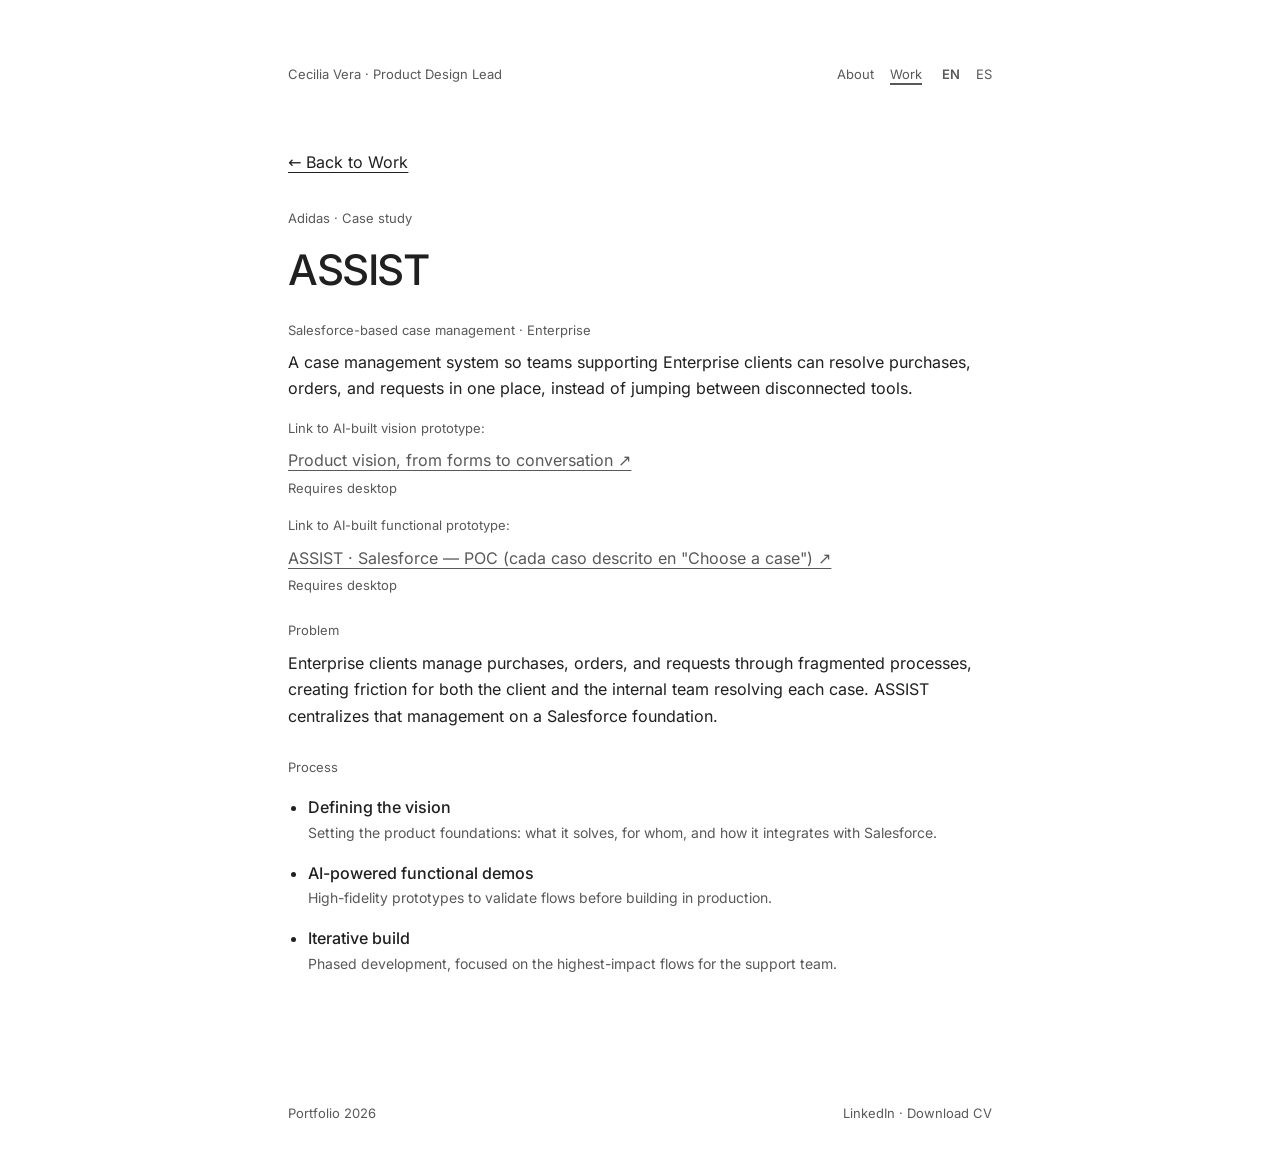
==== assist.html @ df4f614b "Give ASSIST and CLICK dedicated case study pages" ====
<!doctype html>
<html lang="en">
<head>
<meta charset="utf-8">
<meta name="viewport" content="width=device-width,initial-scale=1">
<title>ASSIST · Cecilia Vera</title>
<link rel="preload" href="fonts/inter-latin-wght-normal.woff2" as="font" type="font/woff2" crossorigin>
<link rel="stylesheet" href="style-29fc6bef70.css">
<link rel="stylesheet" href="case-study.css">
<script src="language.js" defer></script>
</head>
<body data-lang="en" class="case-study">
  <div class="docket-bar">
    <div class="left">
      <div class="left-stack">
        <span class="brand-name"><span class="dot"></span>Cecilia Vera · Product Design Lead</span>
        <div class="left-sub">
          <span class="brand-tag">Portfolio 2026</span>
        </div>
      </div>
    </div>
    <nav aria-label="Principal">
      <a href="index.html"><span class="es">Sobre mí</span><span class="en">About</span></a>
      <a href="work.html" class="active" aria-current="page"><span class="es">Proyectos</span><span class="en">Work</span></a>
    </nav>
    <div class="lang-switch">
      <button class="active" data-set="en" aria-pressed="true">EN</button>
      <button data-set="es" aria-pressed="false">ES</button>
    </div>
  </div>

<main>
<a href="work.html#adidas"><span class="es">← Volver a Work</span><span class="en">← Back to Work</span></a>
<article class="case-content">
<p class="eyebrow">Adidas · Case study</p>
<h1>ASSIST</h1>
        <div class="case-body">
          <div>
            <div class="client"><span class="es">Case management sobre Salesforce · Enterprise</span><span class="en">Salesforce-based case management · Enterprise</span></div>
            <p class="desc">
              <span class="es">Un sistema de gestión de casos para que los equipos que atienden a clientes de Enterprise puedan resolver compras, pedidos y órdenes en un solo lugar, en lugar de saltar entre herramientas desconectadas.</span>
              <span class="en">A case management system so teams supporting Enterprise clients can resolve purchases, orders, and requests in one place, instead of jumping between disconnected tools.</span>
              <span class="es proto-label">Enlace a prototipo de visión hecho con AI:</span>
              <span class="en proto-label">Link to AI-built vision prototype:</span>
              <a href="https://assist-demo.ceciliapvera.workers.dev/" target="_blank" rel="noopener noreferrer" style="color:var(--accent-deep); text-decoration:underline; display:block;">Product vision, from forms to conversation ↗</a>
              <span class="prototype-requirement"><span class="es">Requiere escritorio</span><span class="en">Requires desktop</span></span>
              <span class="es proto-label">Enlace a prototipo funcional hecho con AI:</span>
              <span class="en proto-label">Link to AI-built functional prototype:</span>
              <a href="https://assist-poc-072026.ceciliapvera.workers.dev/" target="_blank" rel="noopener noreferrer" style="color:var(--accent-deep); text-decoration:underline; display:block;">ASSIST · Salesforce — POC (cada caso descrito en "Choose a case") ↗</a>
              <span class="prototype-requirement"><span class="es">Requiere escritorio</span><span class="en">Requires desktop</span></span>
            </p>
            <div class="field">
              <div class="flabel"><span class="es">Problema</span><span class="en">Problem</span></div>
              <div class="fvalue">
                <span class="es">Los clientes de Enterprise gestionan compras, pedidos y órdenes a través de procesos fragmentados, lo que genera fricción tanto para el cliente como para el equipo interno que debe resolver cada caso. ASSIST nace para centralizar esa gestión sobre una base de Salesforce.</span>
                <span class="en">Enterprise clients manage purchases, orders, and requests through fragmented processes, creating friction for both the client and the internal team resolving each case. ASSIST centralizes that management on a Salesforce foundation.</span>
              </div>
            </div>
          </div>
          <div>
            <div class="flabel" style="margin-bottom:14px;"><span class="es">Proceso</span><span class="en">Process</span></div>
            <ul class="process-list">
              <li><span class="pnum">01</span><div>
                <div class="ptitle"><span class="es">Definición de visión</span><span class="en">Defining the vision</span></div>
                <div class="pdesc"><span class="es">Sentar las bases del producto: qué resuelve, para quién y cómo se integra con Salesforce.</span><span class="en">Setting the product foundations: what it solves, for whom, and how it integrates with Salesforce.</span></div>
              </div></li>
              <li><span class="pnum">02</span><div>
                <div class="ptitle"><span class="es">Demos funcionales con IA</span><span class="en">AI-powered functional demos</span></div>
                <div class="pdesc"><span class="es">Prototipos de alta fidelidad para validar flujos antes de construir en producción.</span><span class="en">High-fidelity prototypes to validate flows before building in production.</span></div>
              </div></li>
              <li><span class="pnum">03</span><div>
                <div class="ptitle"><span class="es">Construcción iterativa</span><span class="en">Iterative build</span></div>
                <div class="pdesc"><span class="es">Desarrollo por fases, con foco en los flujos de mayor impacto para el equipo de atención.</span><span class="en">Phased development, focused on the highest-impact flows for the support team.</span></div>
              </div></li>
            </ul>
          </div>
        </div>
</article>
</main>
  <footer>
    <div class="fmono">Portfolio 2026</div>
    <div class="fmono"><a href="https://www.linkedin.com/in/ceciliavera/" target="_blank" rel="noopener noreferrer" style="color:var(--ink); text-decoration:underline;">LinkedIn</a> · <a href="Cecilia%20Vera%20Battaglia%20-%20CV.pdf" target="_blank" rel="noopener noreferrer"><span class="es">Descargar CV</span><span class="en">Download CV</span></a></div>
  </footer>
</body>
</html>
---- style-29fc6bef70.css ----
/* A quiet, single-column portfolio with self-hosted Inter. */
@font-face { font-family:Inter; src:url("fonts/inter-latin-wght-normal.woff2") format("woff2"); font-style:normal; font-weight:100 900; font-display:swap; }
:root { --ink:#202020; --text:#202020; --text-dim:#595959; --accent-deep:#595959; }
* { box-sizing:border-box; }
html { scroll-padding-top:24px; background:#ffffff; color-scheme:light; }
body { max-width:760px; margin:0 auto; padding:64px 28px 32px; background:#fff; color:var(--text); font:16px/1.65 Inter,system-ui,-apple-system,BlinkMacSystemFont,"Segoe UI",sans-serif; overflow-wrap:anywhere; }
a { color:inherit; text-underline-offset:4px; }
a:hover { text-decoration-thickness:2px; }
:focus-visible { outline:2px solid #202020; outline-offset:5px; }
body[data-lang="es"] .en, body[data-lang="en"] .es { display:none; }
h1,h2,h3,p { margin:0 0 16px; }
h1 { font-size:clamp(30px,6vw,42px); line-height:1.2; letter-spacing:-.035em; font-weight:500; }
h2,.company-name { font-size:20px; font-weight:500; }
h3 { font-size:23px; font-weight:500; line-height:1.3; }
.docket-bar { display:flex; flex-wrap:wrap; gap:20px; align-items:center; margin-bottom:64px; font-size:14px; }
.docket-bar .left { flex:1 1 220px; }
.brand-name { font-weight:500; }
.left-sub,.dot,.hero .tag,.co-code,.co-count { display:none; }
nav,.lang-switch { display:flex; gap:16px; }
nav a.active { text-decoration-thickness:2px; }
.lang-switch button { padding:0; border:0; background:none; color:#595959; font:inherit; cursor:pointer; }
.lang-switch button.active { color:#202020; text-decoration:underline; text-underline-offset:4px; }
.hero { margin-bottom:48px; }
.subline { margin-top:20px; color:#000000; }
.role-strip { display:flex; flex-wrap:wrap; gap:24px; margin-top:28px; }
.role-strip>div { flex:1 1 160px; }
.k,.flabel,.eyebrow,.client,.proto-label { color:var(--text-dim); font-size:13px; margin-bottom:8px; }
.v { font-size:14px; }
.section-intro { margin:40px 0 20px; }
.section-intro h2 { margin-top:8px; }
.company-header { padding:28px 0 12px; }
.cases { margin-bottom:32px; }
.case { }
.case-tab { padding:18px 0; font-size:15px; }
summary.case-tab { cursor:pointer; display:list-item; list-style:disclosure-closed inside; }
details[open]>summary { list-style-type:disclosure-open; }
.case-body { display:block; padding:8px 0 28px; }
.case-body>div+div { margin-top:28px; }
.field { margin:24px 0; }
.tags { display:flex; flex-wrap:wrap; gap:8px 16px; font-size:13px; color:var(--text-dim); }
.process-list { padding-left:20px; }
.process-list li { margin:16px 0; }
.pnum { display:none; }
.ptitle { font-weight:500; }
.pdesc { color:var(--text-dim); font-size:14px; }
.proto-label { display:block; margin-top:16px; }
.case-images { margin-top:24px; }
.case-images img { display:block; width:100%; height:auto; margin:16px 0; }
.images-pair { display:grid; grid-template-columns:1fr 1fr; gap:16px; }
.contact-list { line-height:2; }
footer { margin-top:56px; padding-top:20px; font-size:14px; color:var(--text); display:flex; flex-wrap:wrap; gap:12px 24px; justify-content:space-between; }
@media(max-width:520px) { body { padding:32px 20px; } .docket-bar { gap:16px; margin-bottom:44px; } .docket-bar .left { flex-basis:100%; } .images-pair { grid-template-columns:1fr; } }

.tools { margin-top:28px; }


.contact { margin-top:48px; }

/* Education and tools share the main text typography and color. */
.education-list { display:flex; flex-direction:column; gap:8px; font:inherit; color:var(--text); }
.tools, .tools p { font:inherit; color:var(--text); }

.contact-inline { display:flex; flex-wrap:wrap; justify-content:center; align-items:baseline; gap:8px 24px; line-height:1.65; text-align:center; }
.contact-inline a { text-decoration:none; }

.bio-education .case-body { padding-bottom:0; }
.bio-education .fvalue p:last-child { margin-bottom:0; }

/* Keep the homepage bio close to the introduction. */
body:has(.bio-education) .hero { margin-bottom:20px; }
.bio-education .field { margin-top:0; }

.education { margin-top:28px; }
.education p { margin-bottom:0; }

/* Header and footer share the same understated typography. */
.docket-bar, footer { font-weight:400; }
.docket-bar .brand-name { font-weight:400; }

/* Projects use the same restrained text scale as the about page. */
.work-page .company-name { font-size:16px; font-weight:400; }
.work-page .case-tab, .work-page h3, .work-page .client, .work-page .pdesc, .work-page .tags { font-size:16px; font-weight:400; line-height:1.65; color:var(--text); }
.work-page h3 { letter-spacing:0; }
.work-page main > .company-group:first-child .company-header { padding-top:0; }

/* Match navigation and footer to the Bio/Education/Tools labels. */
.docket-bar, footer { font-size:13px; color:var(--text-dim); font-weight:400; }
.docket-bar a, footer a { color:inherit !important; text-decoration:none !important; }
.lang-switch button, .lang-switch button.active { color:var(--text-dim); }

.work-page .company-name { font-size:13px; color:var(--text-dim); font-weight:400; line-height:1.65; }

/* Match company-section gaps to Bio / Education / Tools (28px). */
.work-page .company-group + .company-group { margin-top:28px; }
.work-page .company-header { padding-top:0; }
.work-page .cases { margin-bottom:0; }
.work-page .cases > .case:last-child .case-body { padding-bottom:0; }
.work-page .cases > .case:last-child .case-body > div:last-child > :last-child { margin-bottom:0; }

/* Bring adidas examples closer to the product overview. */
#adidas .cases > article:first-child .case-body { padding-bottom:0; }
#adidas .cases > article:first-child .field { margin-bottom:12px; }
.examples-label { margin-top:0; margin-bottom:0; }

/* Compact example accordions with a small, quiet disclosure marker. */
.work-page details.case > summary.case-tab { padding:6px 0; list-style:none; text-transform:lowercase; }
.work-page details.case > summary.case-tab::-webkit-details-marker { display:none; }
.work-page details.case > summary.case-tab::before { content:""; display:inline-block; width:0; height:0; border-top:3px solid transparent; border-bottom:3px solid transparent; border-left:4px solid currentColor; margin-right:8px; vertical-align:middle; }
.work-page details.case[open] > summary.case-tab::before { transform:rotate(90deg); }

/* Consistent overview-to-examples spacing for every company. */
.work-page .cases > article:has(+ .examples-label) .case-body { padding-bottom:0; }
.work-page .cases > article:has(+ .examples-label) .case-body > div > :last-child { margin-bottom:12px; }
.work-page .examples-label { margin-top:12px; margin-bottom:0; }
#adidas .examples-label { margin-top:0; }

.other-section > summary { cursor:pointer; list-style:none; padding:6px 0; }
.other-section > summary::-webkit-details-marker { display:none; }
.other-section > summary::before { content:""; display:inline-block; border-top:3px solid transparent; border-bottom:3px solid transparent; border-left:4px solid currentColor; margin-right:8px; vertical-align:middle; }
.other-section[open] > summary::before { transform:rotate(90deg); }

.other-section > summary { display:block; }
.other-section > summary::marker { content:""; }

.other-section > .cases { padding-top:12px; }
.other-tech-label { margin-top:28px; }
#film-books .case-body { padding-bottom:0; }
#film-books .case-body p:last-child { margin-bottom:0; }

/* Indicate the current page in either language. */
.docket-bar nav a[aria-current="page"] { text-decoration:underline !important; text-decoration-thickness:1.5px !important; text-underline-offset:4px; }

/* Use a fixed marker column so source whitespace cannot shift labels. */
.work-page details.case > summary.case-tab { display:flex; align-items:center; gap:8px; }
.work-page details.case > summary.case-tab::before { flex-shrink:0; margin-right:0; }

/* Selected language uses weight rather than a second underline. */
.lang-switch button { text-decoration:none; font-weight:400; }
.lang-switch button.active { text-decoration:none; font-weight:600; }

/* One client at a time, without cards or borders. */
.work-page .company-group + .company-group { margin-top:16px; }
.client-section > summary { display:block; cursor:pointer; list-style:none; padding:10px 0; font-size:16px; color:var(--text); font-weight:500; }
.client-section > summary::-webkit-details-marker { display:none; }
.client-section > summary::marker { content:""; }
.client-section > summary::before { content:""; display:inline-block; border-top:3px solid transparent; border-bottom:3px solid transparent; border-left:4px solid currentColor; margin-right:8px; vertical-align:middle; }
.client-section[open] > summary::before { transform:rotate(90deg); }
.client-section > .cases { padding-top:8px; padding-bottom:16px; }

/* Company names are plain headings, never disclosure controls. */
.work-page .client-title { font-size:16px; font-weight:600; color:var(--text); margin:0 0 12px; line-height:1.65; }
.work-page .company-group + .company-group { margin-top:36px; }

.client-tabs { display:none; flex-wrap:wrap; gap:12px 20px; margin-bottom:28px; }
.client-tabs button { background:none; border:0; padding:0; color:var(--text); font:inherit; cursor:pointer; }
.client-tabs button[aria-pressed="true"] { font-weight:600; }
.work-page.clients-ready .client-tabs { display:flex; }
.work-page.clients-ready .company-group { margin-top:0; }
.work-page.clients-ready .client-title { display:none; }
.company-group[hidden] { display:none; }

/* Start every client panel at the exact same baseline. */
.work-page.clients-ready .client-section > .cases { padding-top:0; }
.work-page.clients-ready .cases > article:first-child .case-tab { padding:0; margin:0 0 16px; }
.work-page.clients-ready .cases > article:first-child .case-body { padding-top:0; }
.work-page.clients-ready .cases > article:first-child .case-body > div { margin-top:0; }
.work-page.clients-ready .cases > article:first-child h3 { margin-top:0; margin-bottom:16px; }

.definition-title { font-size:clamp(24px,4vw,32px); line-height:1.25; font-weight:500; letter-spacing:-.02em; color:#000; }
.experience-intro { color:#000; margin-top:24px; }

/* Pin the footer only on Work; About keeps natural page scrolling. */
html:has(body.work-page) { height:100%; }
body.work-page { height:100vh; height:100dvh; display:flex; flex-direction:column; overflow:hidden; }
.work-page .docket-bar { flex-shrink:0; }
.work-page main { flex:1 1 auto; min-height:0; overflow-y:auto; scrollbar-gutter:stable; }
.work-page footer { flex-shrink:0; margin-top:20px; padding-top:12px; background:#fff; }
@media (max-width:520px) { .work-page .docket-bar { margin-bottom:24px; } .work-page footer { margin-top:12px; } }

.info-fold > summary { display:block; cursor:pointer; list-style:none; }
.info-fold > summary::-webkit-details-marker { display:none; }
.info-fold > summary::marker { content:""; }
.info-fold > summary::before { content:""; display:inline-block; border-top:3px solid transparent; border-bottom:3px solid transparent; border-left:4px solid currentColor; margin-right:8px; vertical-align:middle; }
.info-fold[open] > summary::before { transform:rotate(90deg); }
.info-fold > p { margin-top:12px; }

/* Comfortable tablet spacing and touch targets, preserving the desktop layout. */
.prototype-requirement { display:block; margin-top:4px; font-size:13px; color:var(--text-dim); }
@media (max-width:760px) {
  body { padding:40px 24px 28px; }
  .docket-bar { gap:12px 20px; margin-bottom:36px; }
  .docket-bar nav a, .lang-switch button, .client-tabs button {
    display:inline-flex; align-items:center; min-height:44px;
  }
  .lang-switch button, .client-tabs button { padding:0 8px; }
  .lang-switch { gap:8px; }
  .client-tabs { gap:4px 12px; margin-bottom:20px; }
  .work-page details.case > summary.case-tab,
  .other-section > summary, .info-fold > summary { min-height:44px; padding-top:10px; padding-bottom:10px; }
  html:has(body.work-page) { height:auto; }
  body.work-page { height:auto; min-height:100dvh; overflow:visible; }
  .work-page main { flex:1 0 auto; overflow:visible; scrollbar-gutter:auto; }
  .work-page footer { margin-top:36px; }
}
@media (max-width:520px) {
  body { padding:28px 20px; }
  .docket-bar { margin-bottom:28px; }
  .work-page .docket-bar { margin-bottom:24px; }
  .work-page footer { margin-top:28px; }
}
/* Short landscape screens also need the full page for reading projects. */
@media (max-height:520px) and (orientation:landscape) {
  html:has(body.work-page) { height:auto; }
  body.work-page { height:auto; min-height:100dvh; overflow:visible; }
  .work-page main { flex:1 0 auto; overflow:visible; scrollbar-gutter:auto; }
}
---- case-study.css ----
.case-study .case-content { margin-top:32px; }
.case-study .case-content > section { margin-top:32px; }
.case-study .eyebrow { margin-bottom:16px; }
.case-study .lead { margin-top:20px; }
.case-study .scale { display:grid; grid-template-columns:1fr 1fr; gap:16px 24px; }
.case-study .scale b { display:block; font-weight:500; }
.case-study .scale span { color:var(--text-dim); }
.case-study .dim { border-top:1px solid #e6e6e6; padding-top:24px; margin-top:24px; }
.case-study .dim h2 { display:flex; justify-content:space-between; gap:16px; }
.case-study h2 { font-size:13px; font-weight:500; color:var(--text-dim); }
.case-study h3 { font-size:16px; font-weight:500; }
.case-study ul { padding-left:20px; }
.case-study li { margin-bottom:8px; }
.case-study .todo { border:1px dashed #aaa; padding:12px 16px; color:var(--text-dim); }
.case-study .gallery { display:grid; grid-template-columns:repeat(auto-fill,minmax(104px,1fr)); gap:16px; }
.case-study figure { margin:0; }
.case-study figcaption { font-size:13px; color:var(--text-dim); margin-top:8px; }
.case-study .gallery img { width:100%; display:block; }
.case-study footer { margin-top:64px; }
@media(max-width:600px) { .case-study .scale { grid-template-columns:1fr; } }
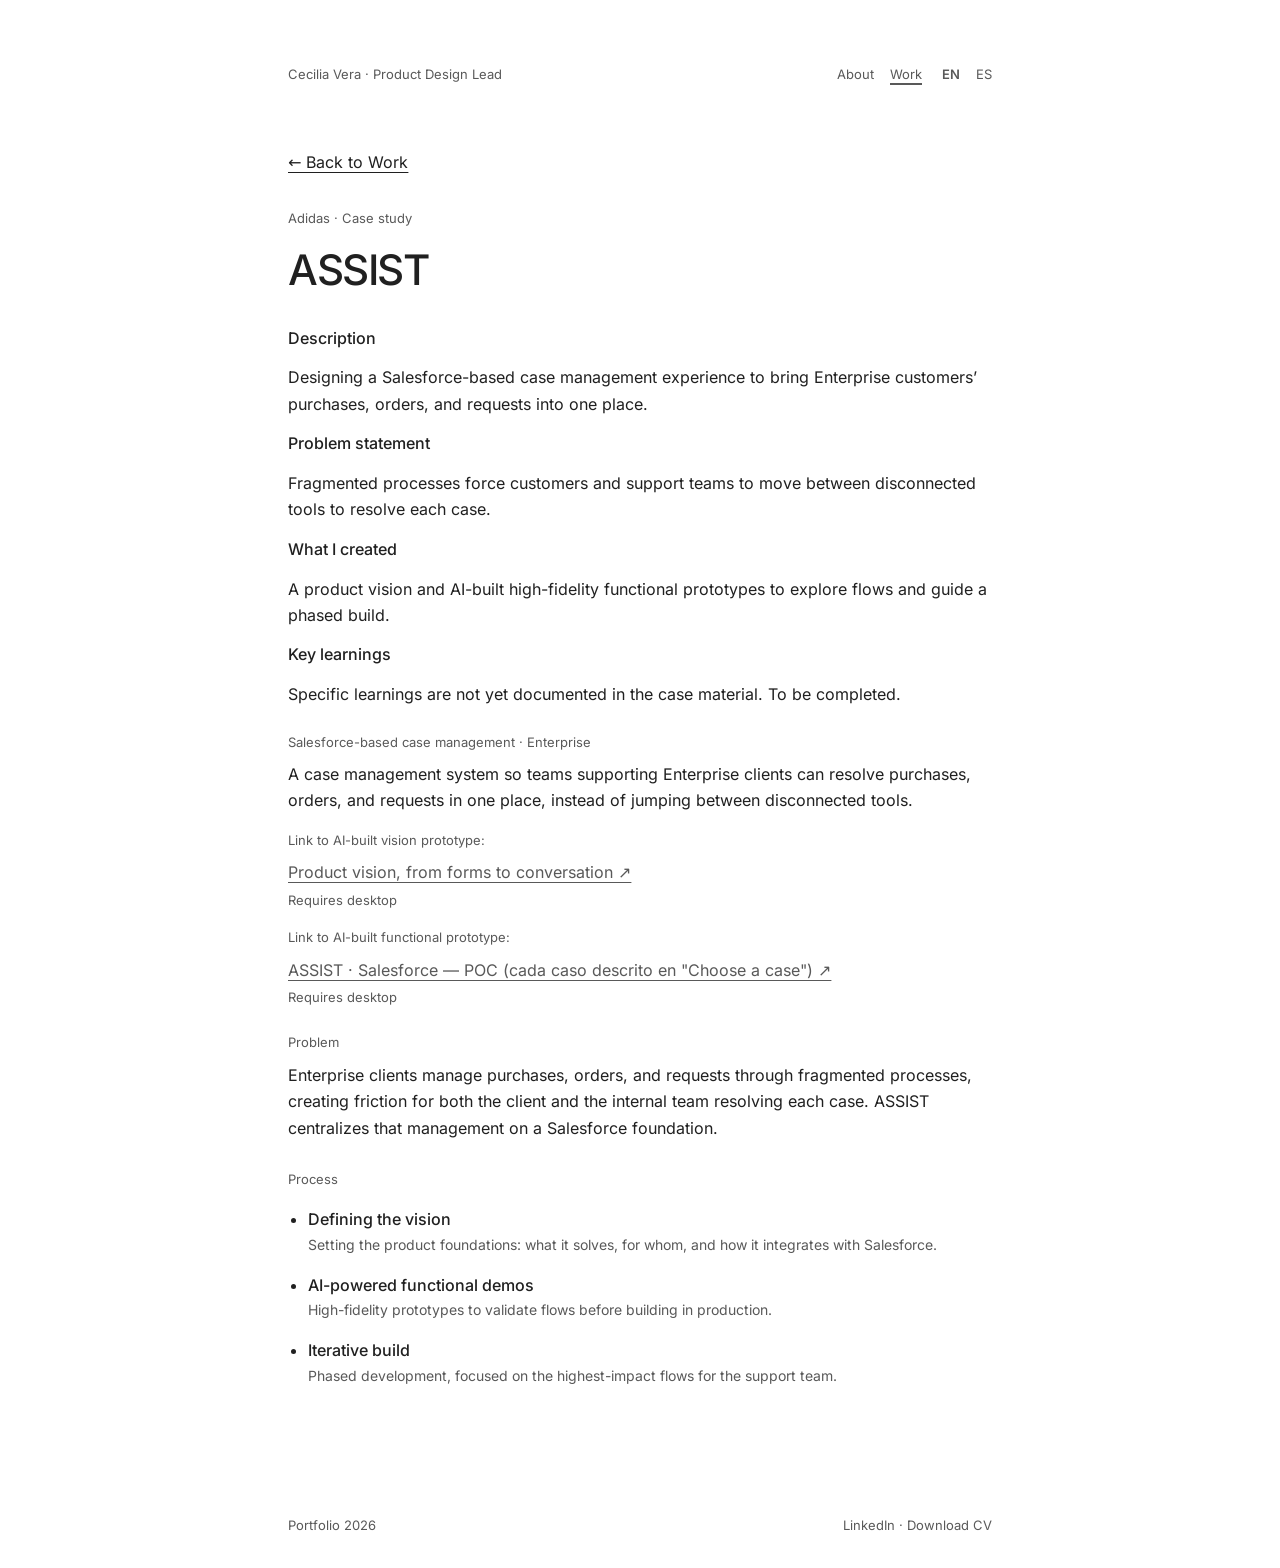
==== commit 9df9ac67: "Create bilingual selected work with structured case summaries" ====
--- a/assist.html
+++ b/assist.html
@@ -30,10 +30,21 @@
   </div>
 
 <main>
-<a href="work.html#adidas"><span class="es">← Volver a Work</span><span class="en">← Back to Work</span></a>
+<a href="work.html"><span class="es">← Volver a Work</span><span class="en">← Back to Work</span></a>
 <article class="case-content">
 <p class="eyebrow">Adidas · Case study</p>
 <h1>ASSIST</h1>
+<section class="case-summary">
+<h3><span class="es">Descripción</span><span class="en">Description</span></h3>
+<p><span class="es">Diseño de una experiencia de gestión de casos sobre Salesforce para centralizar compras, pedidos y solicitudes de clientes Enterprise.</span><span class="en">Designing a Salesforce-based case management experience to bring Enterprise customers’ purchases, orders, and requests into one place.</span></p>
+<h3><span class="es">Definición del problema</span><span class="en">Problem statement</span></h3>
+<p><span class="es">Los procesos fragmentados obligan a clientes y equipos de atención a alternar entre herramientas desconectadas para resolver cada caso.</span><span class="en">Fragmented processes force customers and support teams to move between disconnected tools to resolve each case.</span></p>
+<h3><span class="es">Qué creé</span><span class="en">What I created</span></h3>
+<p><span class="es">Una visión de producto y prototipos funcionales de alta fidelidad creados con IA para explorar flujos y orientar una construcción por fases.</span><span class="en">A product vision and AI-built high-fidelity functional prototypes to explore flows and guide a phased build.</span></p>
+<h3><span class="es">Aprendizajes clave</span><span class="en">Key learnings</span></h3>
+<p><span class="es">Los aprendizajes específicos aún no están documentados en el material del caso. Pendiente de completar.</span><span class="en">Specific learnings are not yet documented in the case material. To be completed.</span></p>
+</section>
+
         <div class="case-body">
           <div>
             <div class="client"><span class="es">Case management sobre Salesforce · Enterprise</span><span class="en">Salesforce-based case management · Enterprise</span></div>
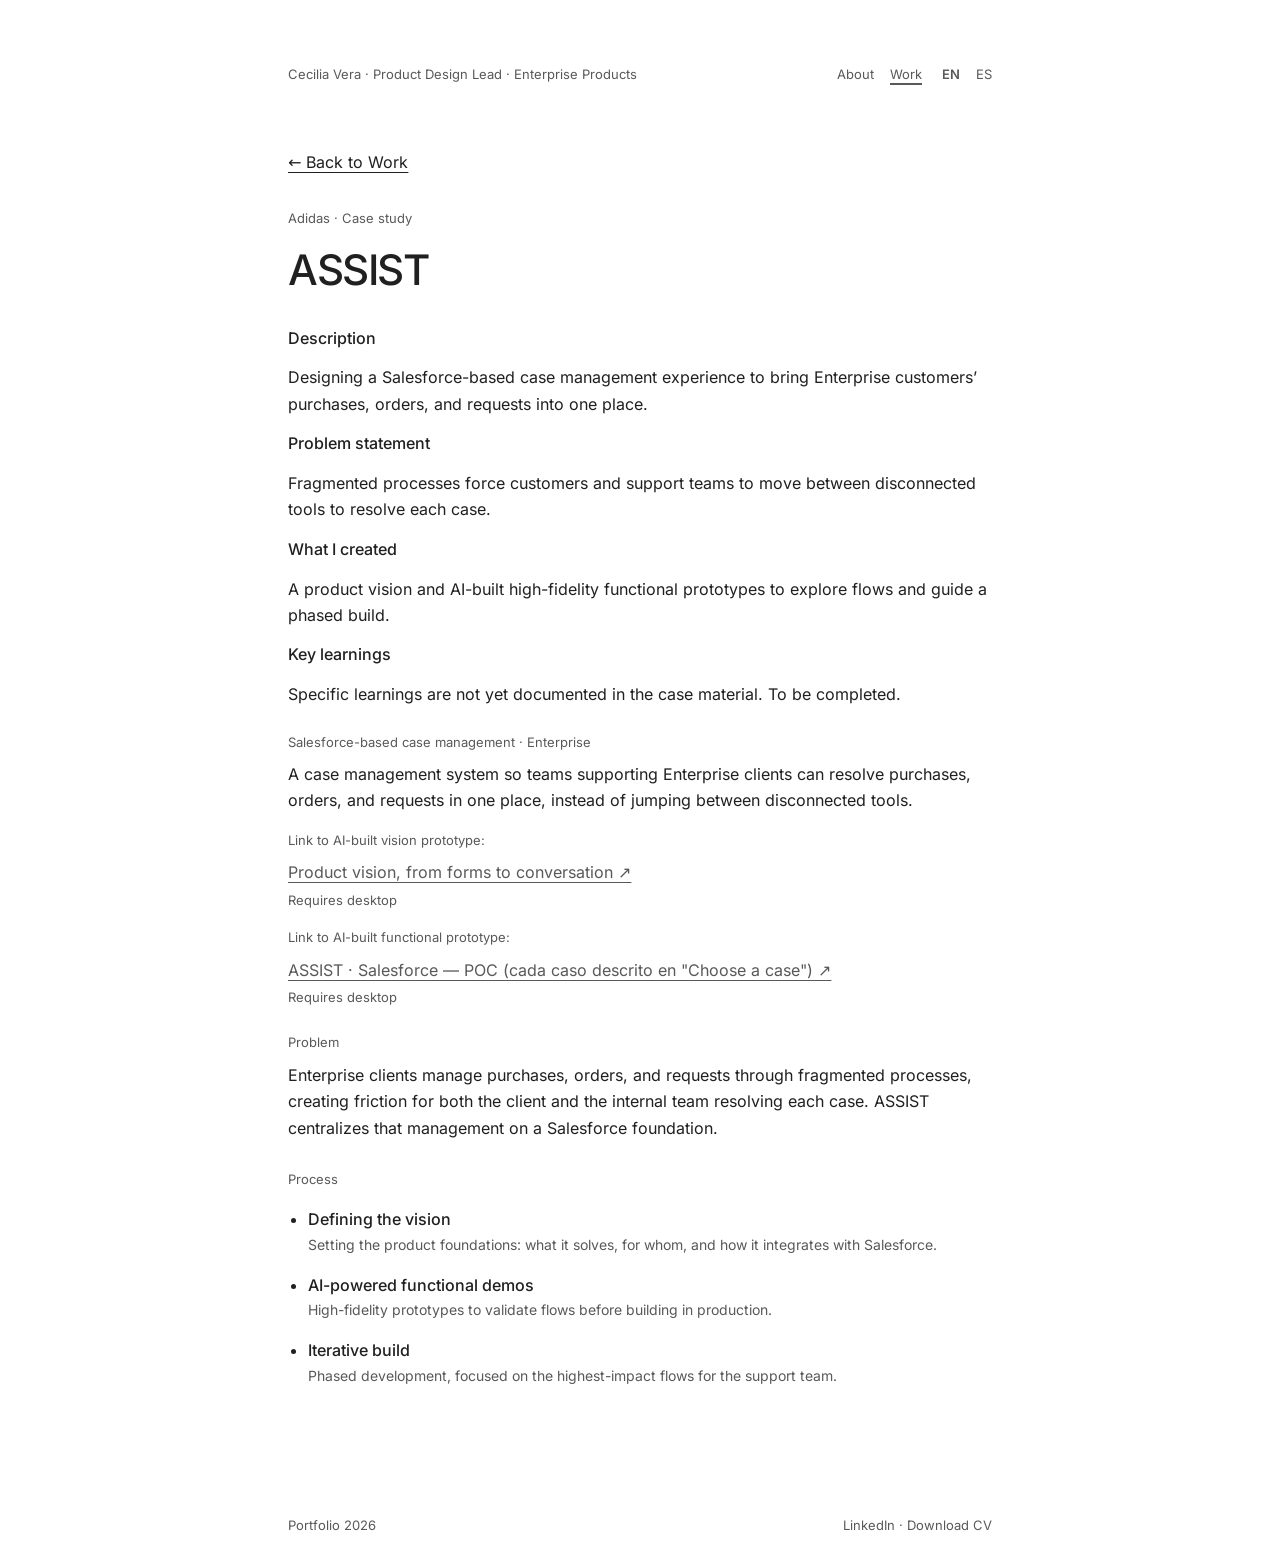
==== commit 8b65806d: "Add Enterprise Products specialization to portfolio headers" ====
--- a/assist.html
+++ b/assist.html
@@ -13,7 +13,7 @@
   <div class="docket-bar">
     <div class="left">
       <div class="left-stack">
-        <span class="brand-name"><span class="dot"></span>Cecilia Vera · Product Design Lead</span>
+        <span class="brand-name"><span class="dot"></span><span class="es">Cecilia Vera · Lead de Diseño de Producto · Productos Enterprise</span><span class="en">Cecilia Vera · Product Design Lead · Enterprise Products</span></span>
         <div class="left-sub">
           <span class="brand-tag">Portfolio 2026</span>
         </div>
